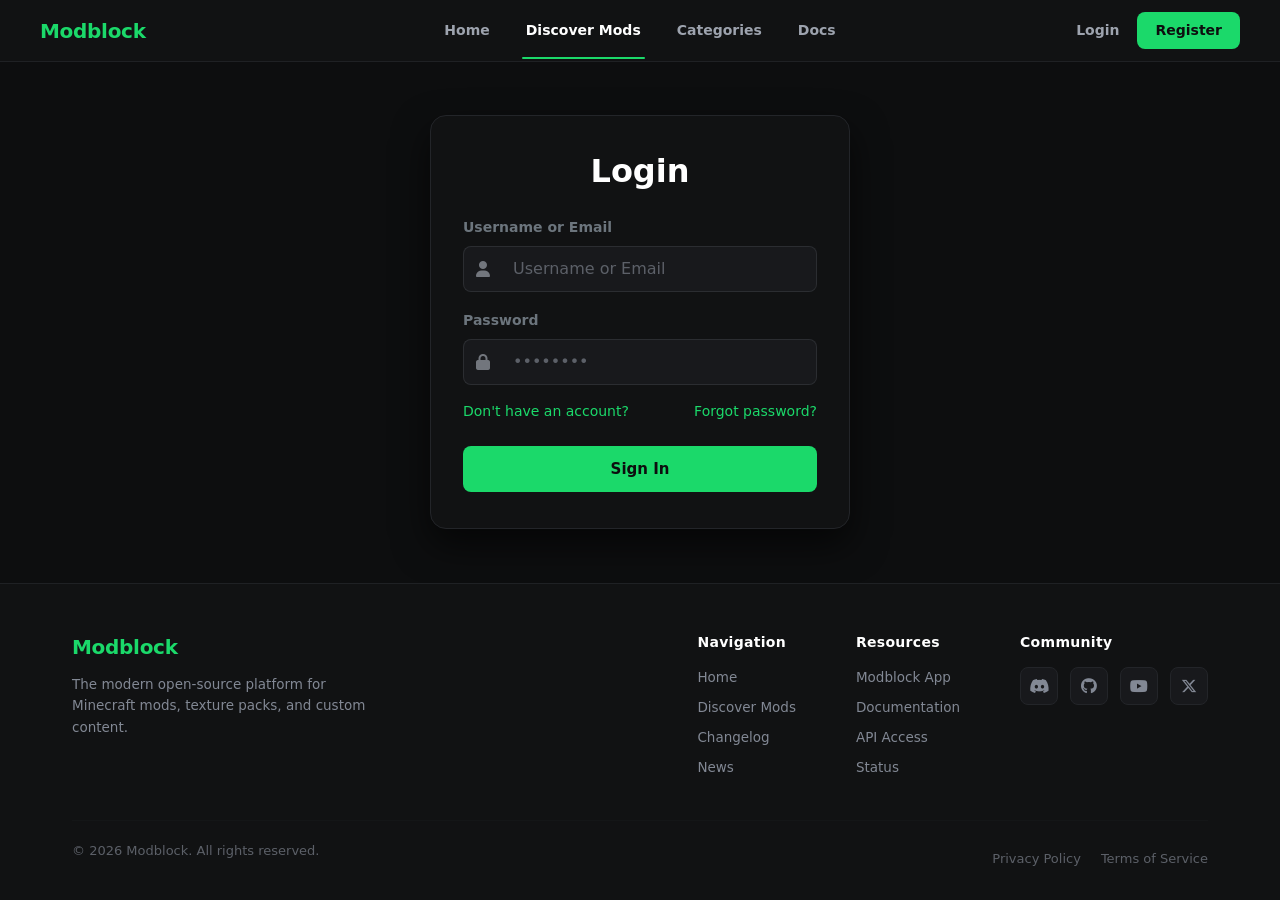
==== spck/login.html @ b5d39d90 "lam giao dien cho login" ====
<!DOCTYPE html>
<html lang="en">

<head>
    <meta charset="UTF-8">
    <meta name="viewport" content="width=device-width, initial-scale=1.0">
    <title>Đăng nhập - Modblock</title>
    <link href="https://cdn.jsdelivr.net/npm/bootstrap@5.3.3/dist/css/bootstrap.min.css" rel="stylesheet">
    <link rel="stylesheet" href="https://cdnjs.cloudflare.com/ajax/libs/font-awesome/6.5.1/css/all.min.css">
    <link rel="stylesheet" href="./css/login.css">
</head>

<body>
    <!-- Header / Navbar -->
    <header class="sc-header">
        <div class="sc-header-left">
            <a href="./index.html" class="sc-logo-text">Modblock</a>
        </div>

        <nav class="sc-nav-center">
            <a href="./index.html">Home</a>
            <a href="./discover.html" class="active">Discover Mods</a>
            <a href="#">Categories</a>
            <a href="#">Docs</a>
        </nav>

        <div class="sc-header-right">
            <a href="./login.html" class="nav-link-login">Login</a>
            <a href="./register.html" class="btn-register">Register</a>
        </div>
    </header>

    <!-- Login Container -->
    <main class="login-wrapper">
        <form class="login-card">
            <div class="text-center mb-4">
                <h2 class="fw-bold m-0 text-white">Login</h2>
            </div>

            <div class="mb-3">
                <label class="form-label small text-secondary fw-semibold">Username or Email</label>
                <div class="input-group">
                    <span class="input-group-text"><i class="fa-solid fa-user"></i></span>
                    <input type="text" class="form-control" placeholder="Username or Email" required>
                </div>
            </div>

            <div class="mb-3">
                <label class="form-label small text-secondary fw-semibold">Password</label>
                <div class="input-group">
                    <span class="input-group-text"><i class="fa-solid fa-lock"></i></span>
                    <input type="password" class="form-control" placeholder="••••••••" required>
                </div>
            </div>

            <div class="d-flex justify-content-between align-items-center mb-4 small">
                <a href="./register.html" class="auth-link">Don't have an account?</a>
                <a href="#" class="auth-link">Forgot password?</a>
            </div>

            <button type="submit" class="btn btn-modrinth w-100 fw-bold">Sign In</button>
        </form>
    </main>

    <!-- Footer -->
    <footer class="sc-footer">
        <div class="sc-footer-container">
            <div class="sc-footer-top">
                <div class="sc-footer-brand">
                    <span class="sc-logo-text">Modblock</span>
                    <p class="sc-footer-text">The modern open-source platform for Minecraft mods, texture packs, and custom content.</p>
                </div>

                <div class="sc-footer-links">
                    <div class="sc-footer-col">
                        <p class="sc-footer-title">Navigation</p>
                        <a href="./index.html">Home</a>
                        <a href="./discover.html">Discover Mods</a>
                        <a href="#">Changelog</a>
                        <a href="#">News</a>
                    </div>
                    <div class="sc-footer-col">
                        <p class="sc-footer-title">Resources</p>
                        <a href="#">Modblock App</a>
                        <a href="#">Documentation</a>
                        <a href="#">API Access</a>
                        <a href="#">Status</a>
                    </div>
                    <div class="sc-footer-col">
                        <p class="sc-footer-title">Community</p>
                        <div class="sc-footer-social">
                            <a href="#" title="Discord"><i class="fa-brands fa-discord"></i></a>
                            <a href="#" title="GitHub"><i class="fa-brands fa-github"></i></a>
                            <a href="#" title="YouTube"><i class="fa-brands fa-youtube"></i></a>
                            <a href="#" title="X / Twitter"><i class="fa-brands fa-x-twitter"></i></a>
                        </div>
                    </div>
                </div>
            </div>

            <hr class="sc-footer-divider">

            <div class="sc-footer-bottom">
                <p>© 2026 Modblock. All rights reserved.</p>
                <div class="sc-footer-legal">
                    <a href="#">Privacy Policy</a>
                    <a href="#">Terms of Service</a>
                </div>
            </div>
        </div>
    </footer>

    <script src="https://cdn.jsdelivr.net/npm/bootstrap@5.3.3/dist/js/bootstrap.bundle.min.js"></script>
    <script src="./js/login.js"></script>
</body>

</html>
---- spck/css/login.css ----
* {
    box-sizing: border-box;
    margin: 0;
    padding: 0;
}

body {
    font-family: system-ui, -apple-system, BlinkMacSystemFont, 'Segoe UI', Roboto, Oxygen, Ubuntu, Cantarell, sans-serif;
    background-color: #0d0e0f;
    color: #e3e5e8;
    min-height: 100vh;
    display: flex;
    flex-direction: column;
}

/* ==================== NAVBAR ==================== */
.sc-header {
    background: #111213;
    border-bottom: 1px solid #1f2124;
    display: flex;
    align-items: center;
    justify-content: space-between;
    padding: 12px 40px;
    position: sticky;
    top: 0;
    z-index: 1000;
}

.sc-header-left,
.sc-header-right {
    flex: 1;
    display: flex;
    align-items: center;
}

.sc-header-right {
    justify-content: flex-end;
    gap: 18px;
}

/* Logo Chữ */
.sc-logo-text {
    color: #1bd96a;
    font-weight: 800;
    font-size: 1.25rem;
    text-decoration: none;
    letter-spacing: -0.3px;
    transition: opacity 0.2s ease;
}

.sc-logo-text:hover {
    color: #1bd96a;
    opacity: 0.9;
}

/* Nav Menu Căn Giữa */
.sc-nav-center {
    display: flex;
    align-items: center;
    justify-content: center;
    gap: 28px;
}

.sc-nav-center a {
    color: #9da3ae;
    text-decoration: none;
    font-size: 14px;
    font-weight: 600;
    padding: 6px 4px;
    position: relative;
    transition: color 0.2s ease;
}

.sc-nav-center a:hover,
.sc-nav-center a.active {
    color: #ffffff;
}

.sc-nav-center a.active::after {
    content: '';
    position: absolute;
    bottom: -12px;
    left: 0;
    width: 100%;
    height: 2px;
    background-color: #1bd96a;
    border-radius: 2px;
}

/* Nav Right Links */
.nav-link-login {
    color: #9da3ae;
    text-decoration: none;
    font-size: 14px;
    font-weight: 600;
    transition: color 0.2s ease;
}

.nav-link-login:hover {
    color: #fff;
}

.btn-register {
    background: #1bd96a;
    color: #0d0e0f;
    font-size: 14px;
    font-weight: 700;
    padding: 8px 18px;
    border-radius: 8px;
    text-decoration: none;
    transition: all 0.2s ease;
}

.btn-register:hover {
    background: #17be5c;
    color: #0d0e0f;
    box-shadow: 0 0 12px rgba(27, 217, 106, 0.3);
}

/* ==================== LOGIN FORM ==================== */
.login-wrapper {
    flex: 1;
    display: flex;
    align-items: center;
    justify-content: center;
    padding: 50px 20px;
}

.login-card {
    background-color: #111213;
    border: 1px solid #232529;
    border-radius: 16px;
    padding: 36px 32px;
    width: 100%;
    max-width: 420px;
    box-shadow: 0 16px 36px rgba(0, 0, 0, 0.6);
}

.input-group-text {
    background-color: #18191c;
    border: 1px solid #2b2d31;
    color: #72767d;
    border-right: none;
    border-top-left-radius: 8px;
    border-bottom-left-radius: 8px;
}

.form-control {
    background-color: #18191c;
    border: 1px solid #2b2d31;
    border-left: none;
    color: #fff;
    padding: 10px 12px;
    border-top-right-radius: 8px;
    border-bottom-right-radius: 8px;
}

.form-control:focus {
    background-color: #18191c;
    border-color: #1bd96a;
    color: #fff;
    box-shadow: none;
}

.form-control::placeholder {
    color: #5c6068;
}

.auth-link {
    color: #1bd96a;
    text-decoration: none;
    transition: opacity 0.2s;
}

.auth-link:hover {
    text-decoration: underline;
    opacity: 0.85;
}

.btn-modrinth {
    background-color: #1bd96a;
    color: #0d0e0f;
    border: none;
    padding: 12px;
    border-radius: 8px;
    font-size: 15px;
    transition: all 0.2s ease;
}

.btn-modrinth:hover {
    background-color: #17be5c;
    color: #0d0e0f;
    box-shadow: 0 4px 14px rgba(27, 217, 106, 0.35);
}

/* ==================== FOOTER ==================== */
.sc-footer {
    background: #111213;
    border-top: 1px solid #1f2124;
    padding: 48px 0 24px;
    margin-top: auto;
}

.sc-footer-container {
    max-width: 1200px;
    margin: 0 auto;
    padding: 0 32px;
}

.sc-footer-top {
    display: flex;
    justify-content: space-between;
    flex-wrap: wrap;
    gap: 40px;
}

.sc-footer-brand {
    max-width: 320px;
}

.sc-footer-text {
    color: #828894;
    font-size: 13.5px;
    line-height: 1.6;
    margin-top: 12px;
}

.sc-footer-links {
    display: flex;
    gap: 60px;
    flex-wrap: wrap;
}

.sc-footer-col {
    display: flex;
    flex-direction: column;
}

.sc-footer-title {
    color: #fff;
    font-weight: 700;
    margin-bottom: 14px;
    font-size: 14px;
    letter-spacing: 0.3px;
}

.sc-footer-col a {
    color: #828894;
    text-decoration: none;
    font-size: 13.5px;
    margin-bottom: 10px;
    transition: color 0.2s ease;
}

.sc-footer-col a:hover {
    color: #1bd96a;
}

.sc-footer-social {
    display: flex;
    gap: 12px;
}

.sc-footer-social a {
    display: flex;
    align-items: center;
    justify-content: center;
    width: 38px;
    height: 38px;
    background: #18191c;
    border: 1px solid #232529;
    border-radius: 8px;
    color: #828894;
    font-size: 16px;
    transition: all 0.2s ease;
    margin-bottom: 0;
}

.sc-footer-social a:hover {
    color: #1bd96a;
    background: rgba(27, 217, 106, 0.1);
    border-color: rgba(27, 217, 106, 0.3);
    transform: translateY(-2px);
}

.sc-footer-divider {
    border: none;
    border-top: 1px solid #1f2124;
    margin: 32px 0 20px;
}

.sc-footer-bottom {
    display: flex;
    justify-content: space-between;
    align-items: center;
    flex-wrap: wrap;
    gap: 12px;
    color: #5c6068;
    font-size: 13px;
}

.sc-footer-legal {
    display: flex;
    gap: 20px;
}

.sc-footer-legal a {
    color: #5c6068;
    text-decoration: none;
    transition: color 0.2s;
}

.sc-footer-legal a:hover {
    color: #9da3ae;
}
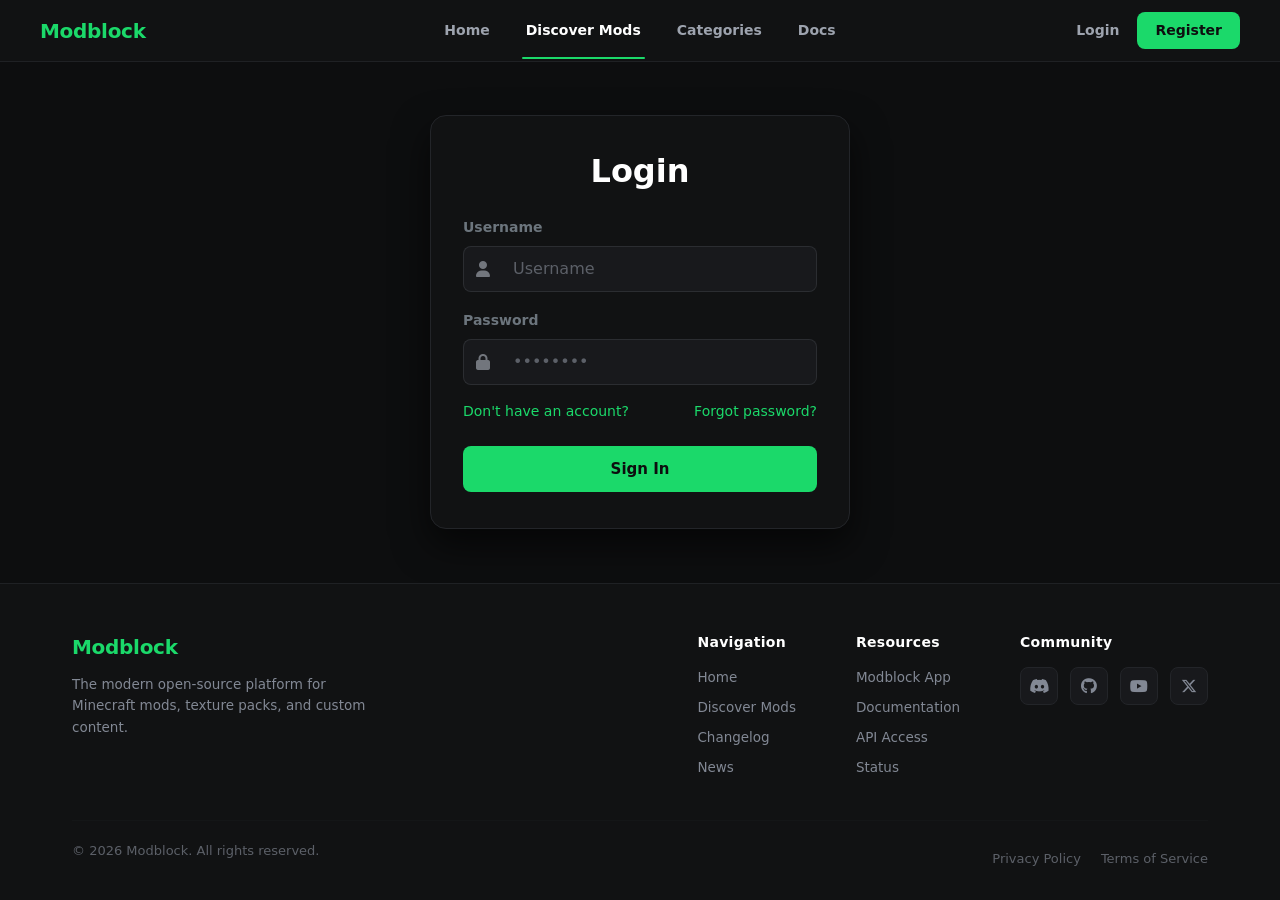
==== commit b7d8e909: "update lai tu email thanhj username" ====
--- a/spck/login.html
+++ b/spck/login.html
@@ -38,10 +38,10 @@
             </div>
 
             <div class="mb-3">
-                <label class="form-label small text-secondary fw-semibold">Username or Email</label>
+                <label class="form-label small text-secondary fw-semibold">Username</label>
                 <div class="input-group">
                     <span class="input-group-text"><i class="fa-solid fa-user"></i></span>
-                    <input type="text" class="form-control" placeholder="Username or Email" required>
+                    <input type="text" class="form-control" placeholder="Username" required>
                 </div>
             </div>
 
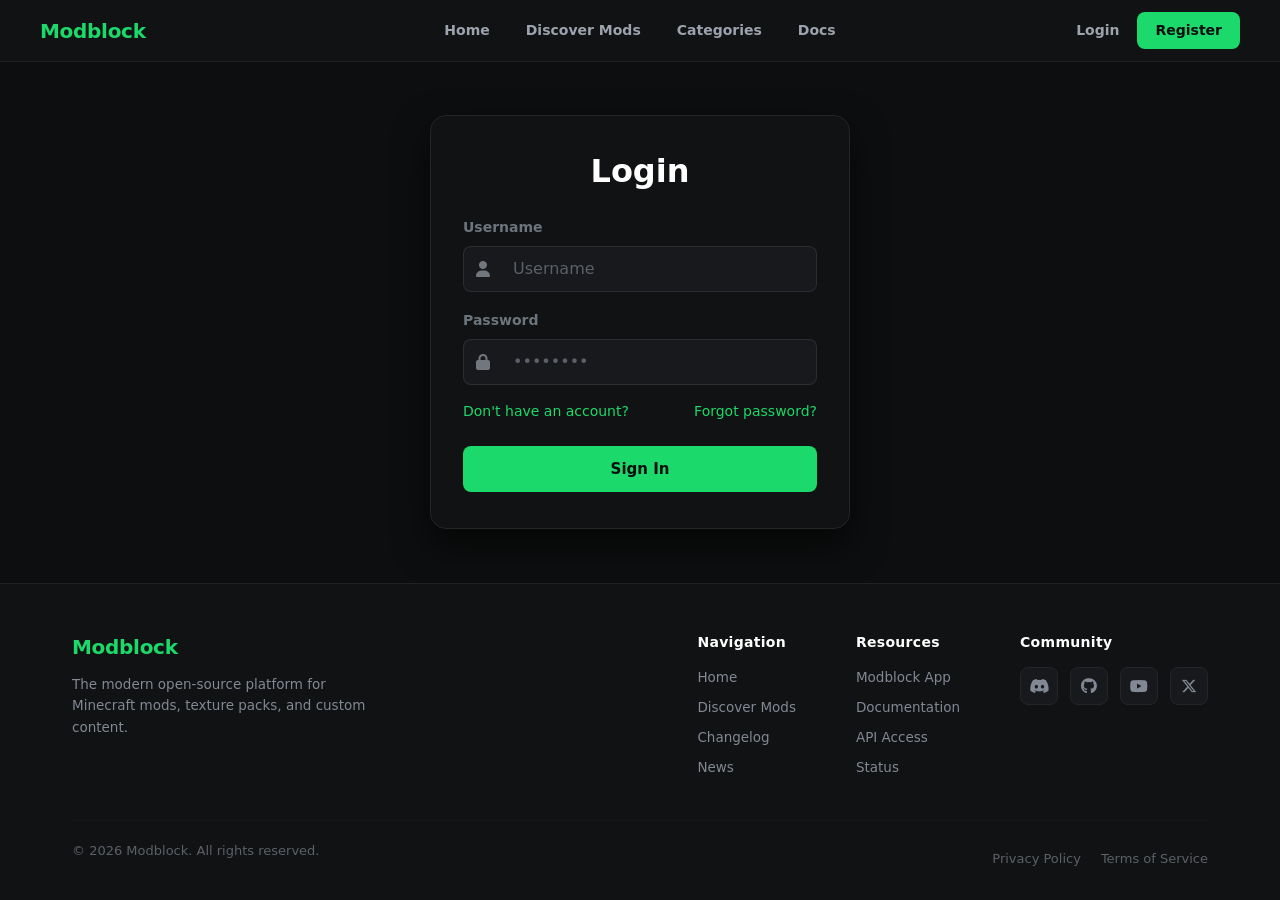
==== commit f88c6998: "sua lai active thanh inactive cho giao dien dep hon" ====
--- a/spck/login.html
+++ b/spck/login.html
@@ -19,7 +19,7 @@
 
         <nav class="sc-nav-center">
             <a href="./index.html">Home</a>
-            <a href="./discover.html" class="active">Discover Mods</a>
+            <a href="./discover.html" class="inactive">Discover Mods</a>
             <a href="#">Categories</a>
             <a href="#">Docs</a>
         </nav>
